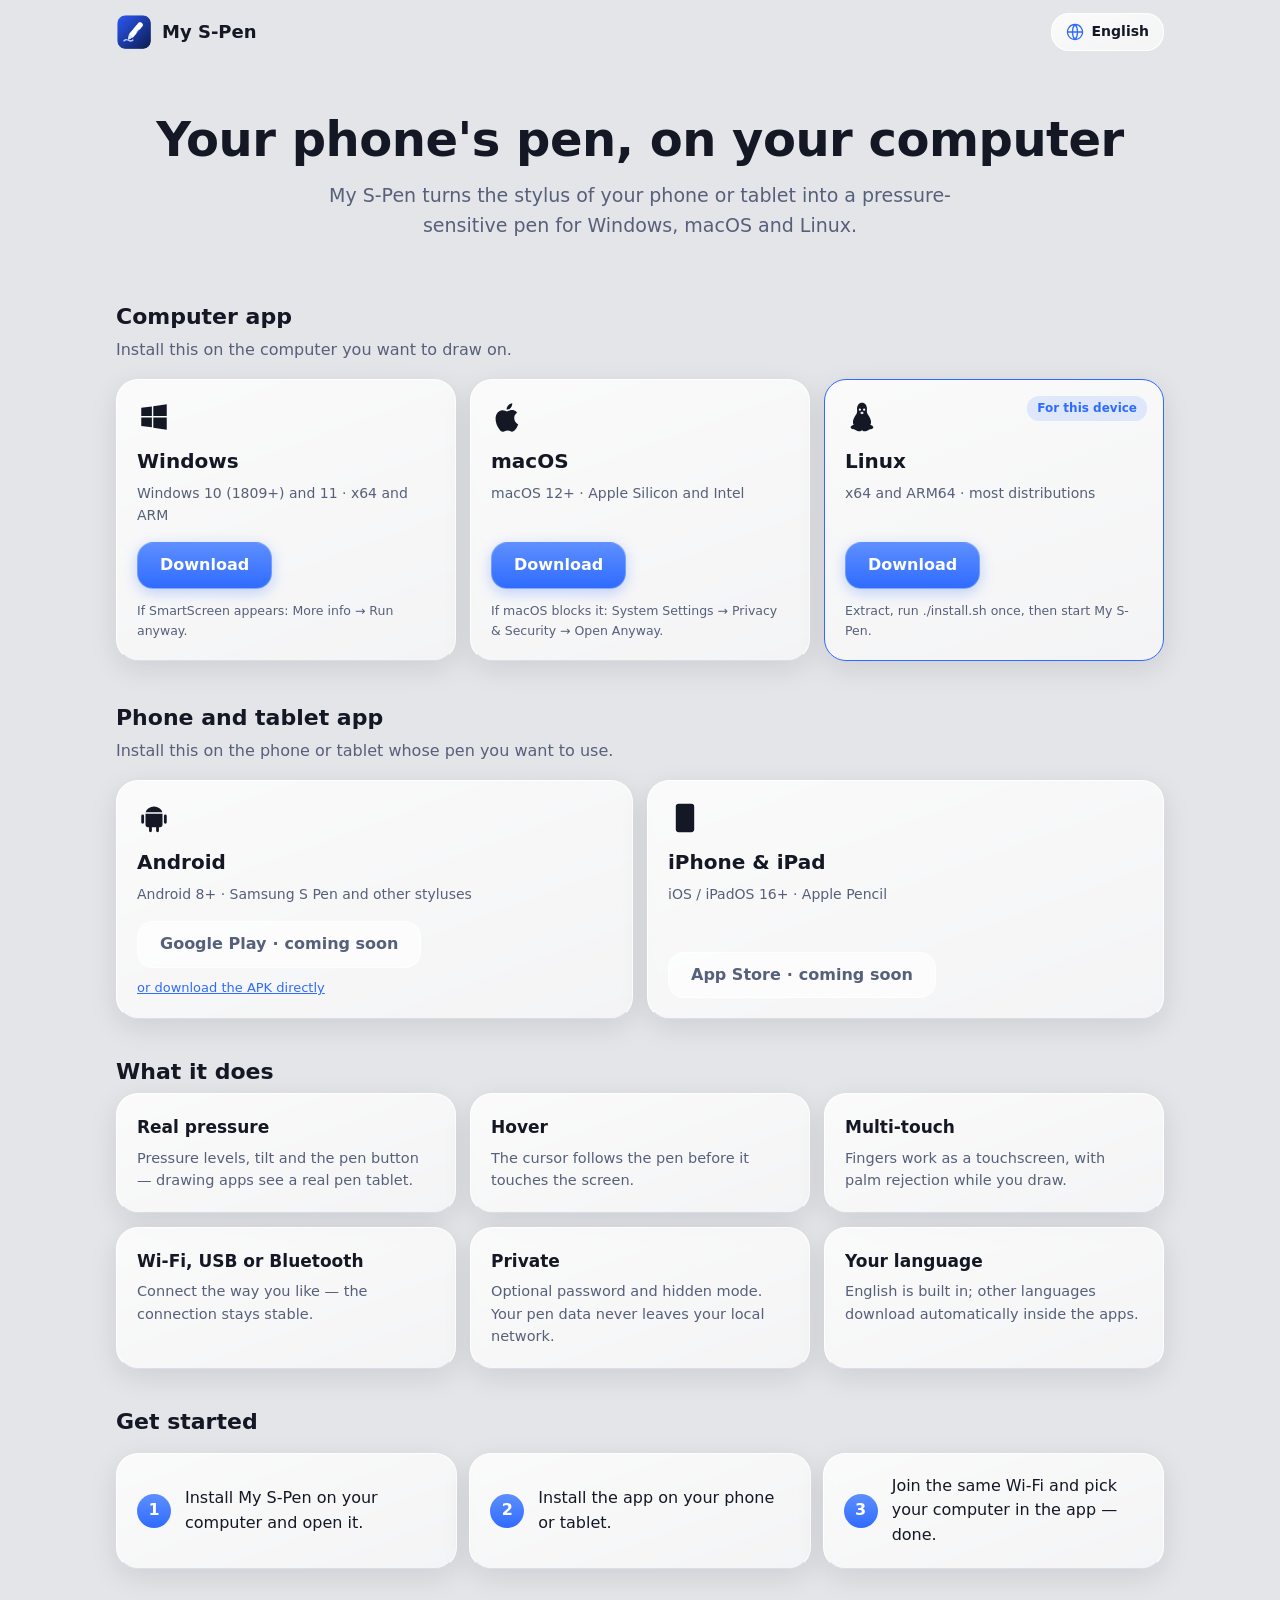
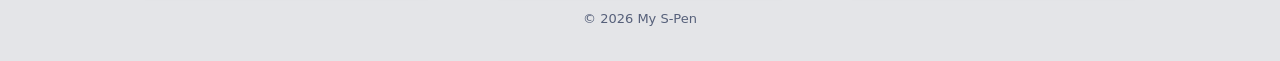
==== index.html @ 1bd0d52c "Update website" ====
<!doctype html>
<html lang="en" dir="ltr">
<head>
  <meta charset="utf-8">
  <meta name="viewport" content="width=device-width, initial-scale=1">
  <title>My S-Pen</title>
  <meta name="description" content="Use your phone or tablet pen as a pressure-sensitive pen for Windows, macOS and Linux.">
  <meta name="theme-color" content="#E4E5E8" media="(prefers-color-scheme: light)">
  <meta name="theme-color" content="#25262A" media="(prefers-color-scheme: dark)">
  <meta property="og:title" content="My S-Pen">
  <meta property="og:description" content="Your phone's pen, on your computer.">
  <meta property="og:image" content="assets/icon-256.png">
  <link rel="icon" type="image/png" href="assets/favicon-64.png">
  <link rel="apple-touch-icon" href="assets/apple-touch-icon.png">
  <link rel="stylesheet" href="assets/style.css">
</head>
<body>
  <header class="top">
    <div class="wrap top-row">
      <a class="brand" href="#">
        <img src="assets/icon-256.png" alt="" width="36" height="36">
        <span>My S-Pen</span>
      </a>
      <div class="lang">
        <button id="langBtn" class="lang-btn" aria-haspopup="listbox" aria-expanded="false">
          <svg viewBox="0 0 24 24" aria-hidden="true"><path d="M12,2 A10,10 0 1 1 11.99,2 Z M2,12 H22 M12,2 C7.5,6.5 7.5,17.5 12,22 M12,2 C16.5,6.5 16.5,17.5 12,22"/></svg>
          <span id="langName">English</span>
        </button>
        <ul id="langList" class="lang-list" role="listbox" hidden></ul>
      </div>
    </div>
  </header>

  <main>
    <section class="hero wrap">
      <h1 data-i18n="hero_title">Your phone's pen, on your computer</h1>
      <p class="lead" data-i18n="hero_sub">My S-Pen turns the stylus of your phone or tablet into a pressure-sensitive pen for Windows, macOS and Linux.</p>
    </section>

    <section class="wrap" id="download">
      <h2 data-i18n="desktop_title">Computer app</h2>
      <p class="muted" data-i18n="desktop_sub">Install this on the computer you want to draw on.</p>
      <div class="grid three">
        <article class="card dl" data-os="windows">
          <span class="badge" data-i18n="recommended">For this device</span>
          <svg class="os" viewBox="0 0 24 24" aria-hidden="true"><path d="M3,5.5 L10.5,4.5 V11.3 H3 Z M11.5,4.4 L21,3 V11.3 H11.5 Z M3,12.3 H10.5 V19.3 L3,18.3 Z M11.5,12.3 H21 V21 L11.5,19.6 Z"/></svg>
          <h3>Windows</h3>
          <p class="note" data-i18n="win_note">Windows 10 (1809+) and 11 · x64 and ARM</p>
          <a class="btn" href="https://github.com/ArmanGH86/myspen/releases/latest/download/MySPen-Windows-Setup.exe" data-i18n="btn_download">Download</a>
          <p class="hint" data-i18n="win_hint">If SmartScreen appears: More info → Run anyway.</p>
        </article>
        <article class="card dl" data-os="mac">
          <span class="badge" data-i18n="recommended">For this device</span>
          <svg class="os" viewBox="0 0 24 24" aria-hidden="true"><path d="M16.4,12.6c0-2.4,2-3.6,2.1-3.6-1.1-1.7-2.9-1.9-3.5-1.9-1.5-.2-2.9.9-3.7.9s-1.9-.9-3.2-.8C6.5,7.2,5,8.2,4.1,9.7c-1.8,3.1-.5,7.7,1.3,10.2.8,1.2,1.8,2.6,3.1,2.5,1.3,0,1.7-.8,3.2-.8s1.9.8,3.2.8c1.3,0,2.2-1.2,3-2.4.9-1.4,1.3-2.7,1.3-2.8,0,0-2.8-1.1-2.8-4.6ZM14,5.4c.7-.8,1.1-1.9,1-3.1-1,0-2.2.7-2.9,1.5-.6.7-1.2,1.9-1,3,1.1.1,2.2-.6,2.9-1.4Z"/></svg>
          <h3>macOS</h3>
          <p class="note" data-i18n="mac_note">macOS 12+ · Apple Silicon and Intel</p>
          <a class="btn" href="https://github.com/ArmanGH86/myspen/releases/latest/download/MySPen-macOS.dmg" data-i18n="btn_download">Download</a>
          <p class="hint" data-i18n="mac_hint">If macOS blocks it: System Settings → Privacy &amp; Security → Open Anyway.</p>
        </article>
        <article class="card dl" data-os="linux">
          <span class="badge" data-i18n="recommended">For this device</span>
          <svg class="os" viewBox="0 0 24 24" aria-hidden="true"><path d="M12,2c-2.2,0-3.5,1.9-3.5,4.4,0,1.3.3,2.1-.4,3.4C7,11.4,5.6,13.4,5.6,15.6c0,.7.2,1.3.5,1.8-.9.4-2.1.9-2.1,1.9,0,1.3,2,1.3,3.3,1.8,1.1.5,1.8.9,2.9.9.9,0,1.5-.4,1.8-.9.3.5.9.9,1.8.9,1.1,0,1.8-.4,2.9-.9,1.3-.5,3.3-.5,3.3-1.8,0-1-1.2-1.5-2.1-1.9.3-.5.5-1.1.5-1.8,0-2.2-1.4-4.2-2.5-5.8-.7-1.3-.4-2.1-.4-3.4C15.5,3.9,14.2,2,12,2Zm-1.5,4a.8.8,0,1,1-.8.8A.8.8,0,0,1,10.5,6Zm3,0a.8.8,0,1,1-.8.8A.8.8,0,0,1,13.5,6ZM12,8.2l1.4.9L12,10,10.6,9.1Z"/></svg>
          <h3>Linux</h3>
          <p class="note" data-i18n="linux_note">x64 and ARM64 · most distributions</p>
          <a class="btn" href="https://github.com/ArmanGH86/myspen/releases/latest/download/MySPen-Linux.tar.gz" data-i18n="btn_download">Download</a>
          <p class="hint" data-i18n="linux_hint">Extract, run ./install.sh once, then start My S-Pen.</p>
        </article>
      </div>

      <h2 class="mt" data-i18n="mobile_title">Phone and tablet app</h2>
      <p class="muted" data-i18n="mobile_sub">Install this on the phone or tablet whose pen you want to use.</p>
      <div class="grid two">
        <article class="card dl" data-os="android">
          <span class="badge" data-i18n="recommended">For this device</span>
          <svg class="os" viewBox="0 0 24 24" aria-hidden="true"><path d="M6,9 H18 V17 A1.5,1.5 0 0 1 16.5,18.5 H15.5 V21 A1,1 0 0 1 13.5,21 V18.5 H10.5 V21 A1,1 0 0 1 8.5,21 V18.5 H7.5 A1.5,1.5 0 0 1 6,17 Z M4,9.5 A1,1 0 0 1 5,10.5 V15 A1,1 0 0 1 3,15 V10.5 A1,1 0 0 1 4,9.5 Z M20,9.5 A1,1 0 0 1 21,10.5 V15 A1,1 0 0 1 19,15 V10.5 A1,1 0 0 1 20,9.5 Z M6.1,8 A6,5 0 0 1 17.9,8 Z M8.2,3 L9.4,5 M15.8,3 L14.6,5"/></svg>
          <h3>Android</h3>
          <p class="note" data-i18n="android_note">Android 8+ · Samsung S Pen and other styluses</p>
          <span class="btn store disabled" aria-disabled="true"><span data-i18n="gp">Google Play</span> · <span data-i18n="soon">coming soon</span></span>
          <a class="alt" href="https://github.com/ArmanGH86/myspen/releases/latest/download/MySPen-Android.apk" data-i18n="apk_direct">or download the APK directly</a>
        </article>
        <article class="card dl" data-os="ios">
          <span class="badge" data-i18n="recommended">For this device</span>
          <svg class="os" viewBox="0 0 24 24" aria-hidden="true"><path d="M7.5,2 H16.5 A2,2 0 0 1 18.5,4 V20 A2,2 0 0 1 16.5,22 H7.5 A2,2 0 0 1 5.5,20 V4 A2,2 0 0 1 7.5,2 Z M10.5,4.2 H13.5 M11,19.3 H13"/></svg>
          <h3>iPhone &amp; iPad</h3>
          <p class="note" data-i18n="ios_note">iOS / iPadOS 16+ · Apple Pencil</p>
          <span class="btn store disabled" aria-disabled="true"><span data-i18n="as">App Store</span> · <span data-i18n="soon">coming soon</span></span>
        </article>
      </div>
    </section>

    <section class="wrap">
      <h2 data-i18n="features_title">What it does</h2>
      <div class="grid three features">
        <div class="card feat"><h3 data-i18n="f_pressure_t">Real pressure</h3><p data-i18n="f_pressure">Pressure levels, tilt and the pen button — drawing apps see a real pen tablet.</p></div>
        <div class="card feat"><h3 data-i18n="f_hover_t">Hover</h3><p data-i18n="f_hover">The cursor follows the pen before it touches the screen.</p></div>
        <div class="card feat"><h3 data-i18n="f_touch_t">Multi-touch</h3><p data-i18n="f_touch">Fingers work as a touchscreen, with palm rejection while you draw.</p></div>
        <div class="card feat"><h3 data-i18n="f_conn_t">Wi-Fi, USB or Bluetooth</h3><p data-i18n="f_conn">Connect the way you like — the connection stays stable.</p></div>
        <div class="card feat"><h3 data-i18n="f_secure_t">Private</h3><p data-i18n="f_secure">Optional password and hidden mode. Your pen data never leaves your local network.</p></div>
        <div class="card feat"><h3 data-i18n="f_lang_t">Your language</h3><p data-i18n="f_lang">English is built in; other languages download automatically inside the apps.</p></div>
      </div>
    </section>

    <section class="wrap">
      <h2 data-i18n="steps_title">Get started</h2>
      <ol class="steps">
        <li class="card"><b>1</b><span data-i18n="s1">Install My S-Pen on your computer and open it.</span></li>
        <li class="card"><b>2</b><span data-i18n="s2">Install the app on your phone or tablet.</span></li>
        <li class="card"><b>3</b><span data-i18n="s3">Join the same Wi-Fi and pick your computer in the app — done.</span></li>
      </ol>
    </section>
  </main>

  <footer class="wrap foot">
    <span>© <span id="year"></span> My S-Pen</span>
  </footer>

  <script src="assets/app.js"></script>
</body>
</html>
---- assets/style.css ----
:root {
  --bg: #E4E5E8;
  --text: #141824;
  --text2: #56607A;
  --accent: #2F6BFF;
  --accent2: #5E8FFF;
  --card: linear-gradient(160deg, rgba(255,255,255,.82), rgba(255,255,255,.58));
  --edge: rgba(255,255,255,.95);
  --edge2: rgba(160,170,204,.35);
  --shadow: 0 8px 28px rgba(20,24,36,.10);
  --field: rgba(255,255,255,.65);
  --badge: rgba(47,107,255,.12);
}
@media (prefers-color-scheme: dark) {
  :root {
    --bg: #25262A;
    --text: #F1F4FA;
    --text2: #A4AEC4;
    --accent: #7AA2FF;
    --accent2: #9DBBFF;
    --card: linear-gradient(160deg, rgba(255,255,255,.12), rgba(255,255,255,.05));
    --edge: rgba(255,255,255,.28);
    --edge2: rgba(255,255,255,.05);
    --shadow: 0 8px 28px rgba(0,0,0,.35);
    --field: rgba(255,255,255,.10);
    --badge: rgba(122,162,255,.18);
  }
}

* { box-sizing: border-box; }
html { -webkit-text-size-adjust: 100%; }
body {
  margin: 0;
  background: var(--bg);
  color: var(--text);
  font: 16px/1.55 system-ui, -apple-system, "Segoe UI", Roboto, "Noto Sans", "Vazirmatn", Tahoma, sans-serif;
}
.wrap { max-width: 1080px; margin: 0 auto; padding: 0 16px; }
a { color: var(--accent); }

.top { position: sticky; top: 0; z-index: 10; background: color-mix(in srgb, var(--bg) 88%, transparent); backdrop-filter: blur(12px); }
.top-row { display: flex; align-items: center; justify-content: space-between; height: 64px; }
.brand { display: flex; align-items: center; gap: 10px; color: var(--text); text-decoration: none; font-weight: 700; font-size: 18px; }
.brand img { border-radius: 10px; }

.lang { position: relative; }
.lang-btn {
  display: flex; align-items: center; gap: 8px; cursor: pointer;
  padding: 7px 14px; border-radius: 18px; font: inherit; font-size: 14px; font-weight: 600; color: var(--text);
  background: var(--card); border: 1px solid var(--edge);
}
.lang-btn svg { width: 18px; height: 18px; fill: none; stroke: var(--accent); stroke-width: 1.7; stroke-linecap: round; }
.lang-list {
  position: absolute; inset-inline-end: 0; top: calc(100% + 6px); margin: 0; padding: 6px; list-style: none; min-width: 210px;
  background: var(--bg); border: 1px solid var(--edge); border-radius: 14px; box-shadow: var(--shadow);
}
.lang-list li { padding: 8px 12px; border-radius: 9px; cursor: pointer; font-size: 14px; display: flex; justify-content: space-between; gap: 12px; }
.lang-list li:hover, .lang-list li:focus { background: var(--badge); outline: none; }
.lang-list li[aria-selected="true"] { font-weight: 700; color: var(--accent); }
.lang-list li small { color: var(--text2); }

.hero { padding: 48px 16px 24px; text-align: center; }
.hero h1 { font-size: clamp(30px, 5vw, 48px); line-height: 1.15; margin: 0 0 14px; letter-spacing: -.01em; }
.lead { font-size: clamp(16px, 2.2vw, 19px); color: var(--text2); max-width: 680px; margin: 0 auto; }

h2 { font-size: 22px; margin: 36px 0 4px; }
h2.mt { margin-top: 40px; }
.muted { color: var(--text2); margin: 0 0 16px; }

.grid { display: grid; gap: 14px; }
.grid.three { grid-template-columns: repeat(3, minmax(0, 1fr)); }
.grid.two { grid-template-columns: repeat(2, minmax(0, 1fr)); }
@media (max-width: 860px) { .grid.three { grid-template-columns: 1fr 1fr; } }
@media (max-width: 600px) { .grid.three, .grid.two { grid-template-columns: 1fr; } }

.card {
  position: relative; border-radius: 22px; padding: 20px;
  background: var(--card); border: 1px solid var(--edge); border-bottom-color: var(--edge2); box-shadow: var(--shadow);
}
.dl { display: flex; flex-direction: column; align-items: flex-start; gap: 6px; }
.dl h3 { margin: 6px 0 0; font-size: 20px; }
.os { width: 34px; height: 34px; fill: var(--text); }
.note { color: var(--text2); font-size: 14px; margin: 0 0 10px; }
.hint { color: var(--text2); font-size: 12.5px; margin: 6px 0 0; }
.badge {
  display: none; position: absolute; top: 16px; inset-inline-end: 16px;
  font-size: 12px; font-weight: 700; color: var(--accent); background: var(--badge); padding: 3px 10px; border-radius: 12px;
}
.dl.mine { border-color: var(--accent); }
.dl.mine .badge { display: inline-block; }

.btn {
  display: inline-flex; align-items: center; justify-content: center; gap: 6px; margin-top: auto;
  padding: 10px 22px; border-radius: 16px; font-weight: 700; text-decoration: none; color: #fff;
  background: linear-gradient(180deg, var(--accent2), var(--accent)); border: 1px solid rgba(255,255,255,.25);
  box-shadow: 0 4px 14px rgba(47,107,255,.28);
}
.btn:hover { filter: brightness(1.06); }
.btn.disabled { background: var(--field); color: var(--text2); box-shadow: none; border-color: var(--edge); cursor: default; filter: none; }
.alt { font-size: 13px; margin-top: 4px; }

.features .feat h3 { margin: 0 0 6px; font-size: 17px; }
.features .feat p { margin: 0; color: var(--text2); font-size: 14.5px; }

.steps { list-style: none; padding: 0; margin: 14px 0 0; display: grid; gap: 12px; grid-template-columns: repeat(3, minmax(0, 1fr)); }
@media (max-width: 760px) { .steps { grid-template-columns: 1fr; } }
.steps li { display: flex; gap: 14px; align-items: center; }
.steps b {
  flex: none; width: 34px; height: 34px; border-radius: 50%; display: grid; place-items: center;
  color: #fff; background: linear-gradient(180deg, var(--accent2), var(--accent));
}

.foot { padding: 40px 16px 32px; color: var(--text2); font-size: 13px; text-align: center; }
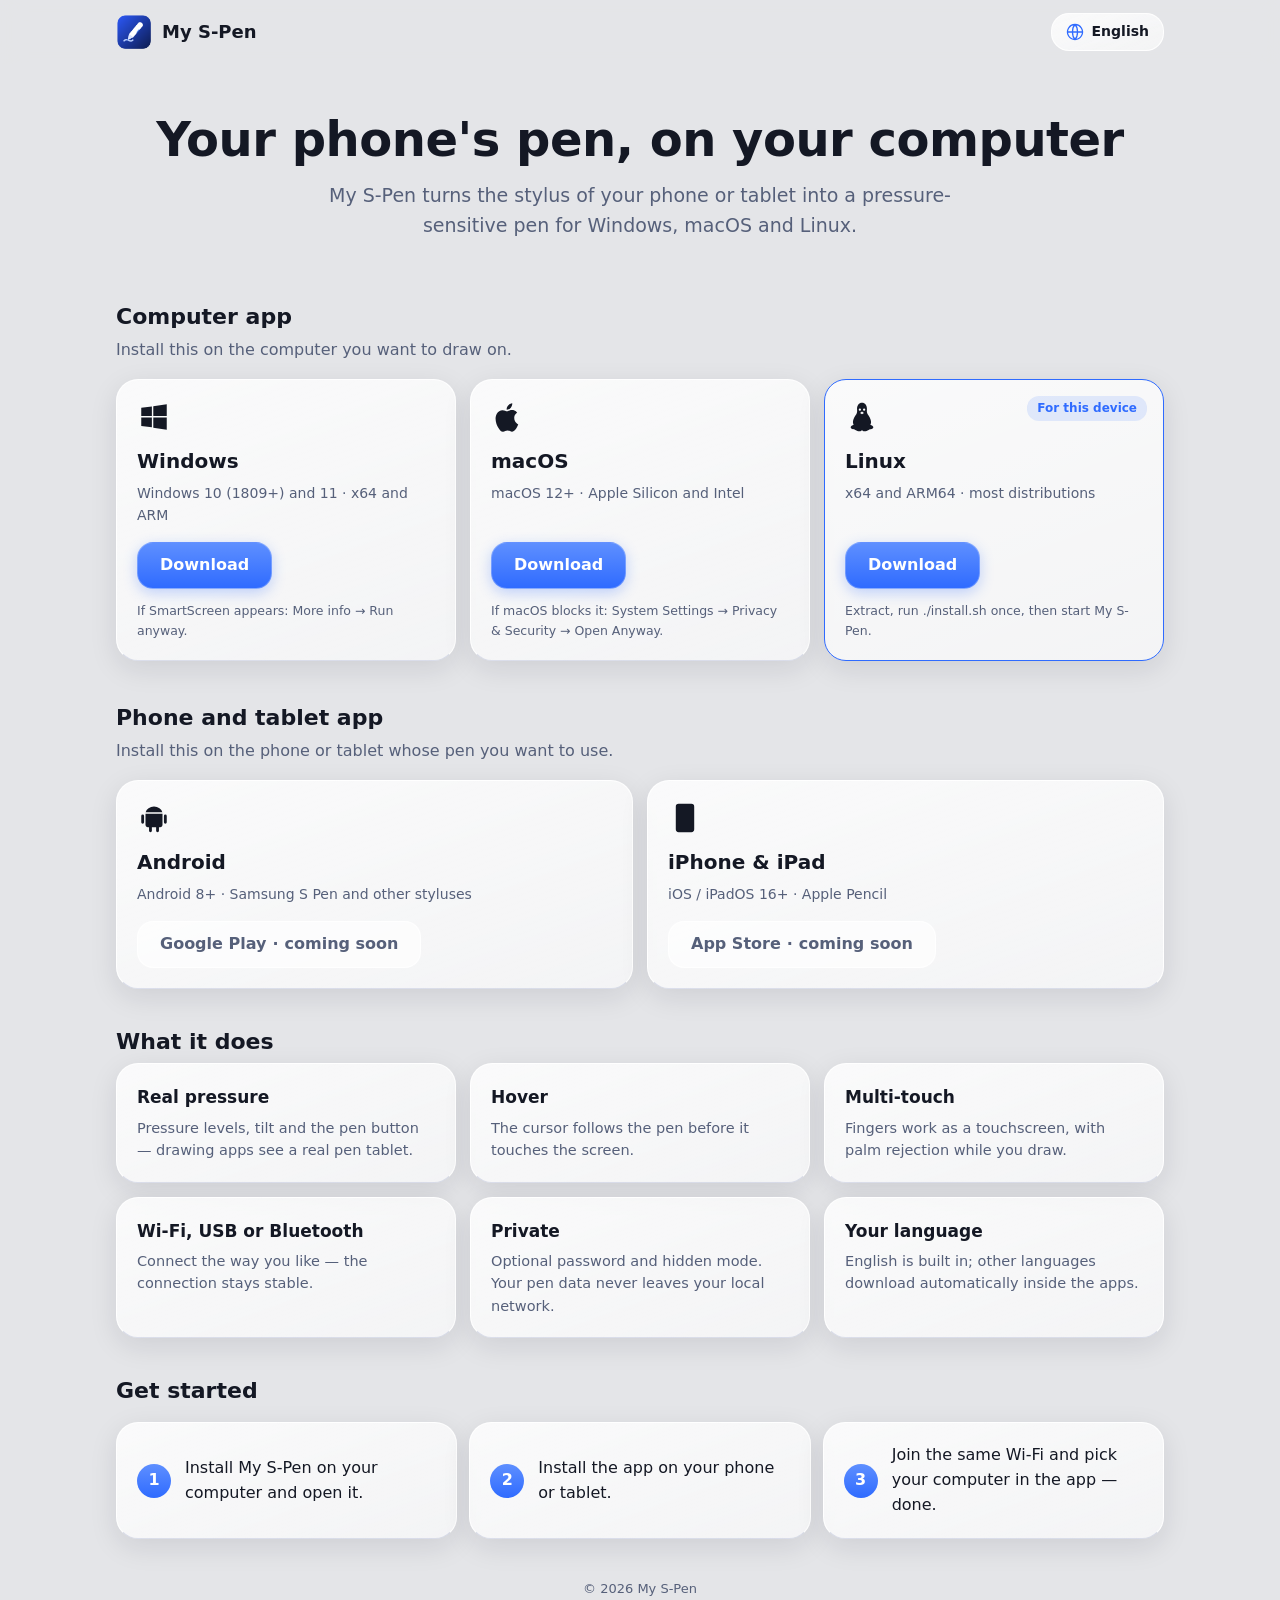
==== commit 2f1a634e: "Update website" ====
--- a/index.html
+++ b/index.html
@@ -76,7 +76,6 @@
           <h3>Android</h3>
           <p class="note" data-i18n="android_note">Android 8+ · Samsung S Pen and other styluses</p>
           <span class="btn store disabled" aria-disabled="true"><span data-i18n="gp">Google Play</span> · <span data-i18n="soon">coming soon</span></span>
-          <a class="alt" href="https://github.com/ArmanGH86/myspen/releases/latest/download/MySPen-Android.apk" data-i18n="apk_direct">or download the APK directly</a>
         </article>
         <article class="card dl" data-os="ios">
           <span class="badge" data-i18n="recommended">For this device</span>
